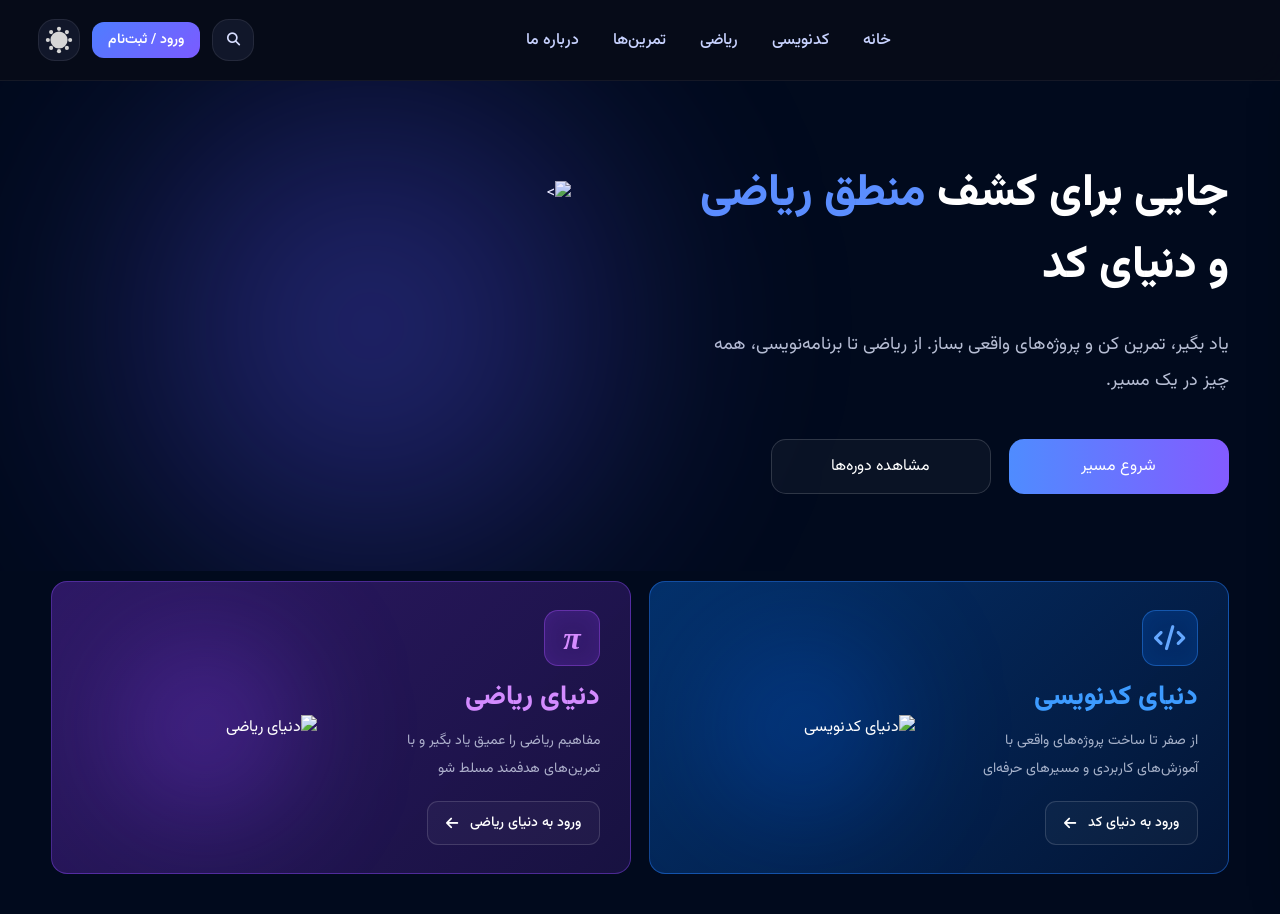
==== index.html @ f00fb934 "Add files via upload" ====
<!DOCTYPE html>
<html lang="fa" dir="rtl">

<head>

    <meta charset="UTF-8">
    <meta name="viewport" content="width=device-width, initial-scale=1.0">

    <title>𝓒𝓸𝓭𝓮 𝔀𝓲𝓽𝓱 𝓜𝓪𝓽𝓱</title>

    <!-- Font Awesome -->
    <link rel="stylesheet"
        href="https://cdnjs.cloudflare.com/ajax/libs/font-awesome/6.7.2/css/all.min.css">

    <!-- Vazirmatn -->
    <link href="https://fonts.googleapis.com/css2?family=Vazirmatn:wght@100..900&display=swap"
        rel="stylesheet">

    <link rel="stylesheet" href="style.css"> 

    <link rel="icon" type="image/png" href="./01/2.2.6.png">

</head>

<body>

<header class="header">

    <div class="container">

        <!-- Logo -->
        <div class="logo">
            <img src="./01/لوگو.png" alt="IranNode"> 
        </div>

        <!-- Navigation -->
        <nav class="nav-links">

            <a href="#" class="nav-btn active">خانه</a>
            <a href="#" class="nav-btn">کدنویسی</a>
            <a href="#" class="nav-btn">ریاضی</a>
            <a href="#" class="nav-btn">تمرین‌ها</a>
            <a href="#" class="nav-btn">درباره ما</a>

        </nav>

        <!-- Actions -->
        <div class="actions">

            <!-- Search -->
            <button class="icon-btn">
                <i class="fa-solid fa-magnifying-glass"></i>
            </button>

            <!-- Login -->
            <a href="./login/login.html" class="login-btn">
                ورود / ثبت‌نام
            </a>

            <!-- Dark Mode -->
            <button class="icon-btn theme-btn">
                    <div class="right">
                          <input id="theme-toggle" class="theme-toggle" type="checkbox" style="    margin-top: 2px;">
                         <label for="theme-toggle" class="theme-btn"></label>
                    </div>
            </button>

            <!-- Mobile -->
            <button class="menu-btn">
                <i class="fa-solid fa-bars"></i>
            </button>

        </div>

    </div>

</header>

<!-- Mobile Menu -->

<div class="mobile-menu">

    <ul>

        <li><a href="#">خانه</a></li>
        <li><a href="#">کدنویسی</a></li>
        <li><a href="#">ریاضی</a></li>
        <li><a href="#">تمرین‌ها</a></li>
        <li><a href="#">درباره ما</a></li>

    </ul>

</div>

<section class="hero">

    <!-- بخش متن -->
    <div class="hero-content">

        <h1>
            جایی برای کشف
            <span>منطق ریاضی</span>
            و دنیای کد
        </h1>

        <p>
            یاد بگیر، تمرین کن و پروژه‌های واقعی بساز.
            از ریاضی تا برنامه‌نویسی، همه چیز در یک مسیر.
        </p>

        <div class="hero-buttons">

            <a href="#" class="btn btn-primary">
                شروع مسیر
            </a>

            <a href="#" class="btn btn-secondary">
                مشاهده دوره‌ها
            </a>

        </div>

    </div>

    <!-- بخش تصویر -->
    <div class="hero-image">

        <!-- نور پشت -->
        <div class="hero-glow"></div>

        <!-- سطح زیر لپ‌تاپ -->
        <img class="ground" src="images/hero/ground.png" alt="">

        <!-- لپ‌تاپ -->
        <img class="laptop" src="./01/1.1.png" alt="">

        <!-- میله‌های سه‌بعدی -->
        <img class="bars" src="images/hero/bars.png" alt="">

        <!-- نمودار -->
        <img class="graph" src="./01/5.5.png" alt="">

        <!-- آیکون Python -->
        <img class="python" src="./01/3.3.png" alt="">

        <!-- آیکون </> -->
        <img class="code" src="./01/کد.png" alt="">

        <img class="M" src="./01/2.2.png" alt=">">

        <!-- فرمول‌ها -->
        <img class="formula" src="./01/4.4.png" alt="">

        <!-- نقطه‌ها و دایره‌های تزئینی -->
        <img class="dots" src="images/hero/dots.svg" alt="">

        <!-- اگر بعداً چیز جدیدی اضافه کردی -->
        <!-- <img class="..." src=""> -->

    </div>

</section>

<!-- ============================================================================================= -->
<!-- =========================================
     MAIN WORLDS
========================================= -->

<section class="main-worlds">

    <div class="worlds-container">

        <!-- =========================
             Coding World
        ========================== -->

        <div class="world-card coding-world">

            <!-- تصویر -->
            <div class="world-image">

                <img
                    src="./01/ریاضی.png"
                    alt="دنیای کدنویسی"
                >

            </div>

            <!-- محتوا -->
            <div class="world-content">

                <!-- آیکون -->
                <div class="world-icon">
                    <i class="fa-solid fa-code"></i>
                </div>

                <h2>
                    دنیای کدنویسی
                </h2>

                <p>
                    از صفر تا ساخت پروژه‌های واقعی
                    با آموزش‌های کاربردی و مسیرهای حرفه‌ای
                </p>

                <a href="#" class="world-btn">

                    <span>
                        ورود به دنیای کد
                    </span>

                    <i class="fa-solid fa-arrow-left"></i>

                </a>

            </div>

        </div>


        <!-- =========================
             Math World
        ========================== -->

        <div class="world-card math-world">

            <!-- تصویر -->
            <div class="world-image">

                <img
                    src="images/home/math-world.png"
                    alt="دنیای ریاضی"
                >

            </div>

            <!-- محتوا -->
            <div class="world-content">

                <!-- آیکون -->
                <div class="world-icon math-icon">
                  π
                </div>

                <h2>
                    دنیای ریاضی
                </h2>

                <p>
                    مفاهیم ریاضی را عمیق یاد بگیر
                    و با تمرین‌های هدفمند مسلط شو
                </p>

                <a href="#" class="world-btn">

                    <span>
                        ورود به دنیای ریاضی
                    </span>

                    <i class="fa-solid fa-arrow-left"></i>

                </a>

            </div>

        </div>

    </div>

</section>








<!-- =====================================================================
 ======================================================================= -->
<script src="1.js"></script>

</body>

</html>
---- style.css ----
/*=====================================
            RESET
======================================*/

*{
    margin:0;
    padding:0;
    box-sizing:border-box;
}

html{
    scroll-behavior:smooth;
}

body{

    font-family:"Vazirmatn",sans-serif;

    direction:rtl;

    background:#010A1D ;


    color:#fff;

    overflow-x:hidden;

}


img{

    display:block;

    max-width:100%;

}


a{

    text-decoration:none;

}


ul{

    list-style:none;

}



/*=====================================
            CONTAINER
======================================*/


.container{

    width:94%;

    max-width:1450px;

    margin:auto;

}



/*=====================================
            HEADER
======================================*/


.header{

    position:sticky;

    top:0;

    width:100%;

    z-index:9999;


    background:
        rgba(8,12,24,.78);


    backdrop-filter:blur(22px);

    -webkit-backdrop-filter:blur(22px);


    border-bottom:
        1px solid rgba(255,255,255,.06);

}



.header .container{

    height:80px;

    display:flex;

    align-items:center;

    justify-content:space-between;

    gap: 4vw;

}



/*=====================================
            LOGO
======================================*/


.logo{

    display:flex;

    align-items:center;

}


.logo img{

    height:150px;

    width:auto;

}



/*=====================================
            NAVIGATION
======================================*/


.nav-links{

    display:flex;

    align-items:center;

    gap:6px;

}



.nav-btn{

    height:38px;

    display:flex;

    align-items:center;

    justify-content:center;


    padding:0 14px;


    border-radius:12px;


    color:#C7D2FE;


    font-size:16px;

    font-weight:500;


    transition:.35s ease;

}


.nav-btn:hover{


    color:#fff;


    background:

        rgba(109,91,255,.15);


}




/*=====================================
            ACTIONS
======================================*/


.actions{

    display:flex;

    align-items:center;

    gap:12px;

}



/*=====================================
            ICON BUTTON
======================================*/


.icon-btn{


    width:42px;

    height:42px;


    display:flex;

    align-items:center;

    justify-content:center;


    border-radius:40%;


    border:

    1px solid rgba(255,255,255,.08);



    background:#11172A;


    color:#D8DEFF;


    cursor:pointer;


    transition:.3s ease;


}



.icon-btn:hover{


    background:#6D5BFF;


    color:#fff;


    transform:translateY(-2px);


    box-shadow:

    0 10px 25px rgba(109,91,255,.25);


}


.theme-toggle{
    --size:22px;

    appearance:none;
    -webkit-appearance:none;

    width:var(--size);
    height:var(--size);

    cursor:pointer;
    border:none;
    outline:none;
    border-radius:50%;

    color:#ffffff;

    background:transparent;

    box-shadow:
        inset calc(var(--size)*0.33)
        calc(var(--size)*-0.25)
        0;

    transition:
        transform .45s,
        box-shadow .45s,
        color .45s;
}

.theme-toggle:checked{

    --ray-size:calc(var(--size)*-0.38);
    --offset-orthogonal:calc(var(--size)*0.65);
    --offset-diagonal:calc(var(--size)*0.46);

    transform:scale(.78);

    color:#d6d6d6;

    box-shadow:

        inset 0 0 0 var(--size),

        calc(var(--offset-orthogonal)*-1) 0 0 var(--ray-size),

        var(--offset-orthogonal) 0 0 var(--ray-size),

        0 calc(var(--offset-orthogonal)*-1) 0 var(--ray-size),

        0 var(--offset-orthogonal) 0 var(--ray-size),

        calc(var(--offset-diagonal)*-1)
        calc(var(--offset-diagonal)*-1)
        0 var(--ray-size),

        var(--offset-diagonal)
        var(--offset-diagonal)
        0 var(--ray-size),

        calc(var(--offset-diagonal)*-1)
        var(--offset-diagonal)
        0 var(--ray-size),

        var(--offset-diagonal)
        calc(var(--offset-diagonal)*-1)
        0 var(--ray-size);

}

/* Mobile */

@media(max-width:768px){

.theme-toggle{

    --size:24px;

}

}

/*=====================================
            THEME BUTTON
======================================*/


.theme-btn i{


    font-size:13px;


}




/*=====================================
            LOGIN BUTTON
======================================*/


.login-btn{


    height:36px;


    padding:0 16px;


    display:flex;


    align-items:center;


    justify-content:center;



    border-radius:12px;



    background:

    linear-gradient(
        135deg,
        #4F7DFF,
        #7B5BFF
    );



    color:#fff;


    font-size:14px;


    font-weight:600;



    transition:.3s ease;


}



.login-btn:hover{


    transform:translateY(-2px);



    box-shadow:

    0 15px 35px rgba(109,91,255,.35);


}




/*=====================================
            MOBILE BUTTON
======================================*/


.menu-btn{


    display:none;


    width:34px;

    height:34px;



    border:none;


    border-radius:50%;



    background:#11172A;


    color:#fff;


    cursor:pointer;


    transition:.3s;


}



.menu-btn:hover{


    background:#6D5BFF;


}




/*=====================================
            MOBILE MENU
======================================*/


.mobile-menu{


    position:fixed;



    top:84px;


    right:-300px;



    width:270px;


    height:calc(100vh - 84px);



    background:#101627;



    border-left:

    1px solid rgba(255,255,255,.06);



    padding:25px;



    transition:.35s ease;



    z-index:999;



    box-shadow:

    -15px 0 40px rgba(0,0,0,.35);


}



.mobile-menu.active{


    right:0;


}



.mobile-menu ul{


    display:flex;


    flex-direction:column;


    gap:20px;


}



.mobile-menu a{


    color:#D7DEFF;


    font-size:15px;


    transition:.3s;


}



.mobile-menu a:hover{


    color:#7D74FF;


}




/*=====================================
            RESPONSIVE
======================================*/


@media(max-width:1100px){


    .nav-links{


        display:none;


    }



    .menu-btn{


        display:flex;


        align-items:center;


        justify-content:center;


    }


}




@media(max-width:768px){


    .header .container{


        height:70px;


    }



    .logo img{


        height:38px;


    }



    .login-btn{


        padding:0 16px;


        font-size:13px;


    }



    .icon-btn,
    .menu-btn{


        width:38px;


        height:38px;


    }



    .mobile-menu{


        top:70px;


        height:calc(100vh - 70px);


    }


}



@media(max-width:480px){


    .container{


        width:96%;


    }



    .login-btn{


        display:none;


    }



    .actions{


        gap:8px;


    }



    .logo img{


        height:34px;


    }


}
/* ============================================================== */
/*==========================
        HERO
==========================*/

.hero{
    width:100%;
    min-height: 60px;
    display:flex;
    justify-content:center;
    align-items:center;
    padding: 45px 4%;
    overflow:hidden;
    position:relative;
}

.hero-content,
.hero-image{
    width:50%;
}

/*==========================
      CONTENT
==========================*/

.hero-content{

    direction:rtl;
    text-align:right;

    display:flex;
    flex-direction:column;
    justify-content:center;

}

.hero-content h1{

    font-size: 45px;
    font-weight:800;
    line-height:1.6;
    color:#fff;
    margin-bottom:25px;

}

.hero-content h1 span{

    color:#5B8EFF;

}

.hero-content p{

    font-size:18px;
    line-height:2;
    color:#B7BED4;
    max-width:520px;
    margin-bottom:40px;

}

/*==========================
        BUTTONS
==========================*/

.hero-buttons{

    display:flex;
    gap:18px;

}

.btn{

    width:220px;
    height:55px;

    display:flex;
    justify-content:center;
    align-items:center;

    text-decoration:none;

    border-radius:15px;

    transition:.3s;

}

.btn-primary{

    background:linear-gradient(90deg,#4F8CFF,#835BFF);
    color:#fff;

}

.btn-secondary{

    border:1px solid rgba(255,255,255,.15);
    background:rgba(255,255,255,.04);
    color:#fff;

}

/*==========================
      HERO IMAGE
==========================*/

.hero-image{

    position:relative;

    width:700px;
    height:400px;

}

/*==========================
      GLOW
==========================*/

.hero-glow{

    position:absolute;

    width:650px;
    height:650px;

    left:50%;
    top:50%;

    transform:translate(-50%,-50%);

    border-radius:50%;

    background:
    radial-gradient(circle,
    rgba(92,84,255,.45) 0%,
    rgba(92,84,255,.20) 40%,
    rgba(92,84,255,.05) 70%,
    transparent 100%);

    filter:blur(90px);

    z-index:1;

}

/*==========================
      ALL IMAGES
==========================*/

.hero-image img{

    position:absolute;

    display:block;

    user-select:none;

    pointer-events:none;

}

/*==========================
      LAYERS
==========================*/


/* کدهای Hero */

/* ==========================
      ANIMATIONS
========================== */

/* اینجا Keyframes ها قرار می‌گیرند */

@keyframes floatUp{
    0%,100%{
        transform:translateY(0);
    }
    50%{
        transform:translateY(-15px);
    }
}

@keyframes floatDown{
    0%,100%{
        transform:translateY(0);
    }
    50%{
        transform:translateY(15px);
    }
}

@keyframes floatLeft{
    0%,100%{
        transform:translate(0,0);
    }
    50%{
        transform:translate(-12px,-10px);
    }
}

@keyframes floatRight{
    0%,100%{
        transform:translate(0,0);
    }
    50%{
        transform:translate(12px,10px);
    }
}

/* ==========================
      HERO OBJECTS
========================== */
/* مخفی کردن تصاویر Hero در موبایل */
@media (max-width: 1100px) {
    .hero-image {
        display: none;
    }
}
/* =============================================================== */
.hero-scene img{
    position:absolute;
    display:block;
    user-select:none;
    pointer-events:none;
}

/* ---------- Ground ---------- */

.ground{
    width:500px;
    left:100px;
    bottom:0;
    z-index:2;
}

/* ---------- Laptop ---------- */

.laptop{
    width:540px;
    left: 10px;
    top:60px;
    z-index:5;
}

/* ---------- Bars ---------- */

.bars{
    width:130px;
    right:40px;
    bottom:120px;
    z-index:3;
}

/* ---------- Graph ---------- */

.graph{
    width:120px;
    right: 240px;
    top:220px;
    z-index:11;

    animation:floatDown 5s ease-in-out infinite;
}

/* ---------- Python ---------- */

.python{
    width:160px;
    left: -10px;
    top:50px;
    z-index:8;

    animation:floatUp 4s ease-in-out infinite;
}

/* ---------- Code ---------- */

.code{
    width:160px;
    left:-11px;
    top:180px;
    z-index:7;

    animation:floatDown 5s ease-in-out infinite;
}

/* ---------- Formula ---------- */

.formula{
    width:310px;
    right: 30px;
    top:110px;
    z-index:6;

    animation:floatRight 7s ease-in-out infinite;
    
}

/* ---------- Dots ---------- */

.dots{
    width:120px;
    right:px;
    top:150px;
    z-index:9;
}

.M {
    width: 140px;
    right: 120px;
    top: 55px;

    animation:floatUp 5.5s ease-in-out infinite;
}
/*==========================
      RESPONSIVE
==========================*/

@media(max-width:992px){

.hero{

    flex-direction:column-reverse;
    text-align:center;

}

.hero-content,
.hero-image{

    width:100%;

}

.hero-content{

    align-items:center;
    text-align:center;

}

.hero-content p{

    max-width:100%;

}

.hero-image{

    width:100%;
    max-width:600px;
    height:500px;

}

}
/* ======================================================================================================================================================= */
/* =========================================================
   MAIN WORLDS
========================================================= */

.main-worlds {
    width: 100%;
    padding: 10px 4% 40px;
    position: relative;
}

.worlds-container {
    width: 100%;
    max-width: 1450px;
    margin: 0 auto;

    display: grid;
    grid-template-columns: repeat(2, 1fr);
    gap: 18px;
}


/* =========================================================
   WORLD CARD
========================================================= */

.world-card {
    position: relative;

    min-height: 215px;

    display: flex;
    align-items: center;

    overflow: hidden;

    border-radius: 16px;

    border: 1px solid rgba(255, 255, 255, .10);

    background:
        linear-gradient(
            135deg,
            rgba(10, 39, 91, .95),
            rgba(4, 18, 48, .98)
        );

    transition:
        transform .35s ease,
        border-color .35s ease,
        box-shadow .35s ease;
}


/* =========================================================
   CODING CARD
========================================================= */

.coding-world {

    background:
        linear-gradient(
            135deg,
            rgba(4, 51, 111, .95),
            rgba(3, 21, 54, .98)
        );

    border-color:
        rgba(38, 126, 255, .45);
}


/* =========================================================
   MATH CARD
========================================================= */

.math-world {

    background:
        linear-gradient(
            135deg,
            rgba(48, 26, 105, .95),
            rgba(24, 18, 66, .98)
        );

    border-color:
        rgba(142, 75, 255, .40);
}


/* =========================================================
   HOVER
========================================================= */

.world-card:hover {

    transform: translateY(-5px);

    border-color:
        rgba(105, 130, 255, .65);

    box-shadow:
        0 20px 50px
        rgba(0, 0, 0, .30);
}


/* =========================================================
   WORLD IMAGE
========================================================= */

.world-image {

    width: 250px;
    height: 100%;

    min-height: 215px;

    display: flex;
    align-items: center;
    justify-content: center;

    position: relative;

    flex-shrink: 0;
}


.world-image img {

    width: 90%;
    max-width: 280px;

    height: auto;

    object-fit: contain;

    position: relative;

    z-index: 2;

    transition:
        transform .45s ease;
}


/* Image Hover */

.world-card:hover .world-image img {

    transform:
        scale(1.05)
        translateY(-4px);
}


/* =========================================================
   IMAGE GLOW
========================================================= */

.coding-world .world-image::before {

    content: "";

    position: absolute;

    width: 180px;
    height: 180px;

    border-radius: 50%;

    background:
        rgba(0, 106, 255, .25);

    filter:
        blur(60px);

    z-index: 1;
}


.math-world .world-image::before {

    content: "";

    position: absolute;

    width: 180px;
    height: 180px;

    border-radius: 50%;

    background:
        rgba(142, 68, 255, .30);

    filter:
        blur(60px);

    z-index: 1;
}


/* =========================================================
   WORLD CONTENT
========================================================= */

.world-content {

    width: 52%;

    padding:
        28px 30px 28px 25px;

    display: flex;

    flex-direction: column;

    align-items: flex-start;

    position: relative;

    z-index: 3;
}


/* =========================================================
   ICON
========================================================= */

.world-icon {

    width: 56px;
    height: 56px;

    display: flex;

    align-items: center;
    justify-content: center;

    border-radius: 14px;

    margin-bottom: 12px;

    font-size: 25px;

    color: #65A8FF;

    background:
        rgba(0, 110, 255, .18);

    border:
        1px solid rgba(45, 137, 255, .45);

    box-shadow:
        inset 0 0 20px
        rgba(0, 110, 255, .08);
}


.math-world .world-icon {

    color: #D58CFF;

    background:
        rgba(150, 65, 255, .18);

    border-color:
        rgba(170, 82, 255, .40);

    box-shadow:
        inset 0 0 20px
        rgba(150, 65, 255, .10);
}


/* =========================================================
   TITLE
========================================================= */

.world-content h2 {

    margin: 0 0 8px;

    font-size: 27px;

    font-weight: 800;

    line-height: 1.5;

    color: #FFFFFF;
}


.coding-world .world-content h2 {

    color: #3D9BFF;
}


.math-world .world-content h2 {

    color: #D38BFF;
}


/* =========================================================
   DESCRIPTION
========================================================= */

.world-content p {

    max-width: 340px;

    margin: 0 0 18px;

    font-size: 14px;

    line-height: 2;

    color:
        rgba(220, 227, 245, .75);
}


/* =========================================================
   BUTTON
========================================================= */

.world-btn {

    height: 44px;

    padding:
        0 18px;

    display: inline-flex;

    align-items: center;

    justify-content: center;

    gap: 12px;

    border-radius: 11px;

    color: #FFFFFF;

    font-size: 14px;

    font-weight: 500;

    border:
        1px solid rgba(255, 255, 255, .14);

    background:
        rgba(255, 255, 255, .035);

    transition:
        .3s ease;
}


.world-btn i {

    font-size: 14px;

    transition:
        transform .3s ease;
}


/* Coding Button */

.coding-world .world-btn:hover {

    background:
        linear-gradient(
            135deg,
            #087CFF,
            #1453D8
        );

    border-color:
        transparent;

    box-shadow:
        0 10px 25px
        rgba(0, 105, 255, .25);
}


/* Math Button */

.math-world .world-btn:hover {

    background:
        linear-gradient(
            135deg,
            #7C3AED,
            #9333EA
        );

    border-color:
        transparent;

    box-shadow:
        0 10px 25px
        rgba(130, 50, 255, .25);
}


/* Arrow Hover */

.world-btn:hover i {

    transform:
        translateX(-5px);
}


/* =========================================================
   TABLET
========================================================= */

@media (max-width: 992px) {

    .main-worlds {

        padding:
            10px 3% 35px;
    }


    .worlds-container {

        gap: 15px;
    }


    .world-card {

        min-height: 200px;
    }


    .world-image {

        min-height: 200px;
    }


    .world-content {

        padding:
            22px 20px;
    }


    .world-content h2 {

        font-size: 23px;
    }


    .world-content p {

        font-size: 13px;
    }


    .world-icon {

        width: 50px;
        height: 50px;

        font-size: 22px;
    }

}


/* =========================================================
   MOBILE
========================================================= */

@media (max-width: 768px) {

    .main-worlds {

        padding:
            10px 4% 30px;
    }


    .worlds-container {

        grid-template-columns: 1fr;

        gap: 15px;
    }


    .world-card {

        min-height: 220px;
    }


    .world-image {

        width: 45%;

        min-height: 220px;
    }


    .world-image img {

        width: 100%;

        max-width: 210px;
    }


    .world-content {

        width: 55%;

        padding:
            22px 15px 22px 10px;
    }


    .world-content h2 {

        font-size: 21px;
    }


    .world-content p {

        font-size: 12px;

        line-height: 1.9;

        margin-bottom: 14px;
    }


    .world-btn {

        height: 40px;

        padding:
            0 13px;

        font-size: 12px;

        gap: 8px;
    }


    .world-icon {

        width: 46px;
        height: 46px;

        border-radius: 12px;

        font-size: 20px;

        margin-bottom: 8px;
    }

}

.math-icon {
    font-family: Georgia, "Times New Roman", serif;
    font-size: 32px;
    font-weight: bold;
    font-style: italic;
}

/* =========================================================
   SMALL MOBILE
========================================================= */

@media (max-width: 480px) {

    .main-worlds {

        padding:
            5px 3% 25px;
    }


    .world-card {

        min-height: 190px;

        border-radius: 14px;
    }


    .world-image {

        width: 42%;

        min-height: 190px;
    }


    .world-image img {

        max-width: 160px;
    }


    .world-content {

        width: 58%;

        padding:
            18px 12px 18px 8px;
    }


    .world-content h2 {

        font-size: 18px;
    }


    .world-content p {

        font-size: 11px;

        line-height: 1.8;

        margin-bottom: 10px;
    }


    .world-icon {

        width: 40px;
        height: 40px;

        font-size: 17px;

        border-radius: 10px;
    }


    .world-btn {

        height: 36px;

        padding:
            0 10px;

        font-size: 10px;

        gap: 6px;
    }

}

/* =========================================================
   RIGHT TO LEFT - WORLD CARDS
========================================================= */

.world-card {
    direction: rtl;
}

.world-content {
    direction: rtl;
    text-align: right;
    align-items: flex-start;
}

.world-content h2,
.world-content p {
    text-align: right;
}

.world-btn {
    direction: rtl;
}

/* آیکون فلش در سمت چپ متن
.world-btn i {
    order: -1;
} */

/* تصویر در سمت چپ کارت */
.world-image {
    order: 2;
}

/* محتوا در سمت راست کارت */
.world-content {
    order: 1;
}
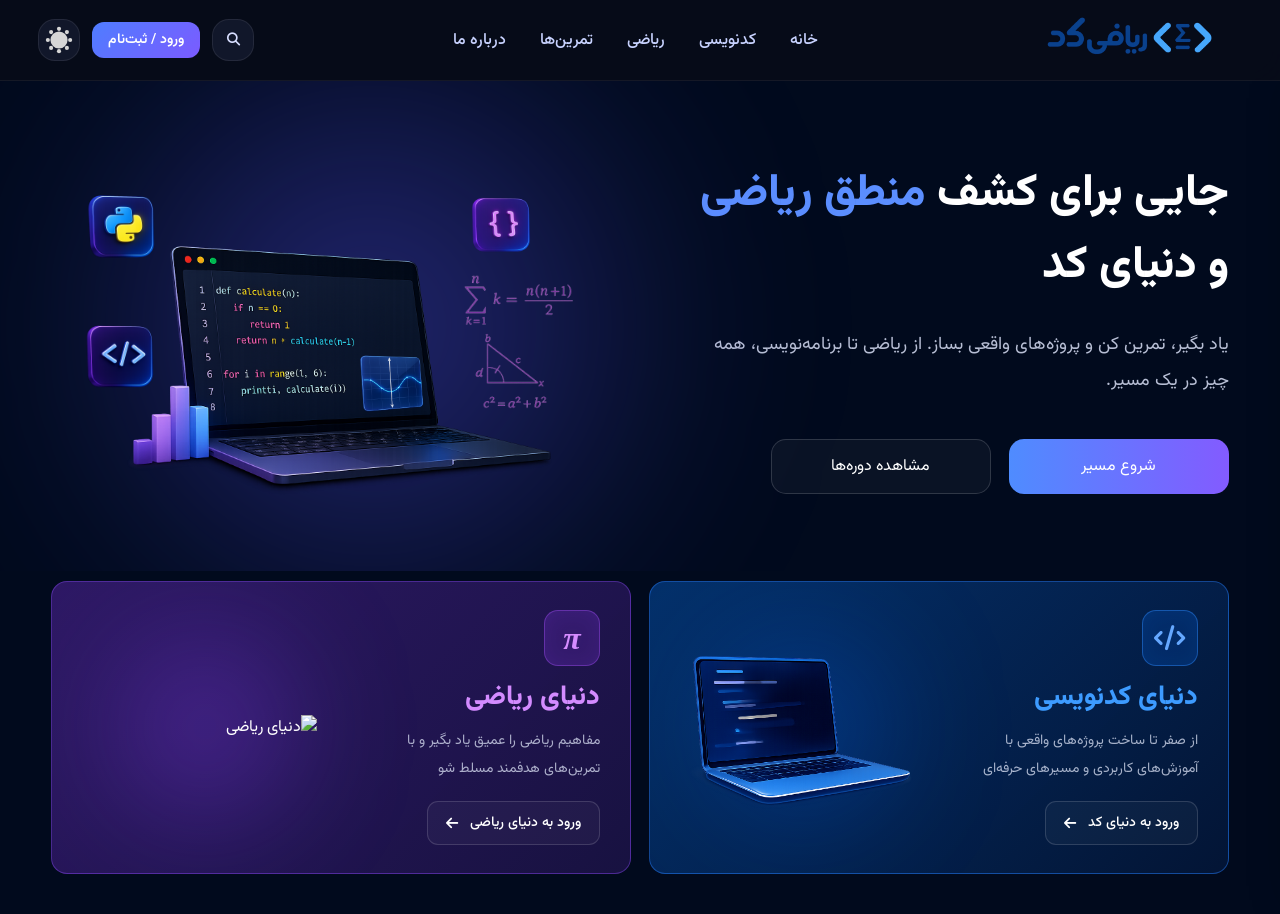
==== commit b2409cda: "Fix HTML formatting and update image paths" ====
--- a/index.html
+++ b/index.html
@@ -18,7 +18,7 @@
 
     <link rel="stylesheet" href="style.css"> 
 
-    <link rel="icon" type="image/png" href="./01/2.2.6.png">
+    <link rel="icon" type="image/png" href="./2.2.6.png">
 
 </head>
 
@@ -30,7 +30,7 @@
 
         <!-- Logo -->
         <div class="logo">
-            <img src="./01/لوگو.png" alt="IranNode"> 
+            <img src="./لوگو.png" alt="IranNode"> 
         </div>
 
         <!-- Navigation -->
@@ -132,24 +132,24 @@
         <img class="ground" src="images/hero/ground.png" alt="">
 
         <!-- لپ‌تاپ -->
-        <img class="laptop" src="./01/1.1.png" alt="">
+        <img class="laptop" src="./1.1.png" alt="">
 
         <!-- میله‌های سه‌بعدی -->
         <img class="bars" src="images/hero/bars.png" alt="">
 
         <!-- نمودار -->
-        <img class="graph" src="./01/5.5.png" alt="">
+        <img class="graph" src="./5.5.png" alt="">
 
         <!-- آیکون Python -->
-        <img class="python" src="./01/3.3.png" alt="">
+        <img class="python" src="./3.3.png" alt="">
 
         <!-- آیکون </> -->
-        <img class="code" src="./01/کد.png" alt="">
-
-        <img class="M" src="./01/2.2.png" alt=">">
+        <img class="code" src="./کد.png" alt="">
+
+        <img class="M" src="./2.2.png" alt=">">
 
         <!-- فرمول‌ها -->
-        <img class="formula" src="./01/4.4.png" alt="">
+        <img class="formula" src="./4.4.png" alt="">
 
         <!-- نقطه‌ها و دایره‌های تزئینی -->
         <img class="dots" src="images/hero/dots.svg" alt="">
@@ -180,7 +180,7 @@
             <div class="world-image">
 
                 <img
-                    src="./01/ریاضی.png"
+                    src="./ریاضی.png"
                     alt="دنیای کدنویسی"
                 >
 
@@ -282,4 +282,4 @@
 
 </body>
 
-</html>+</html>
